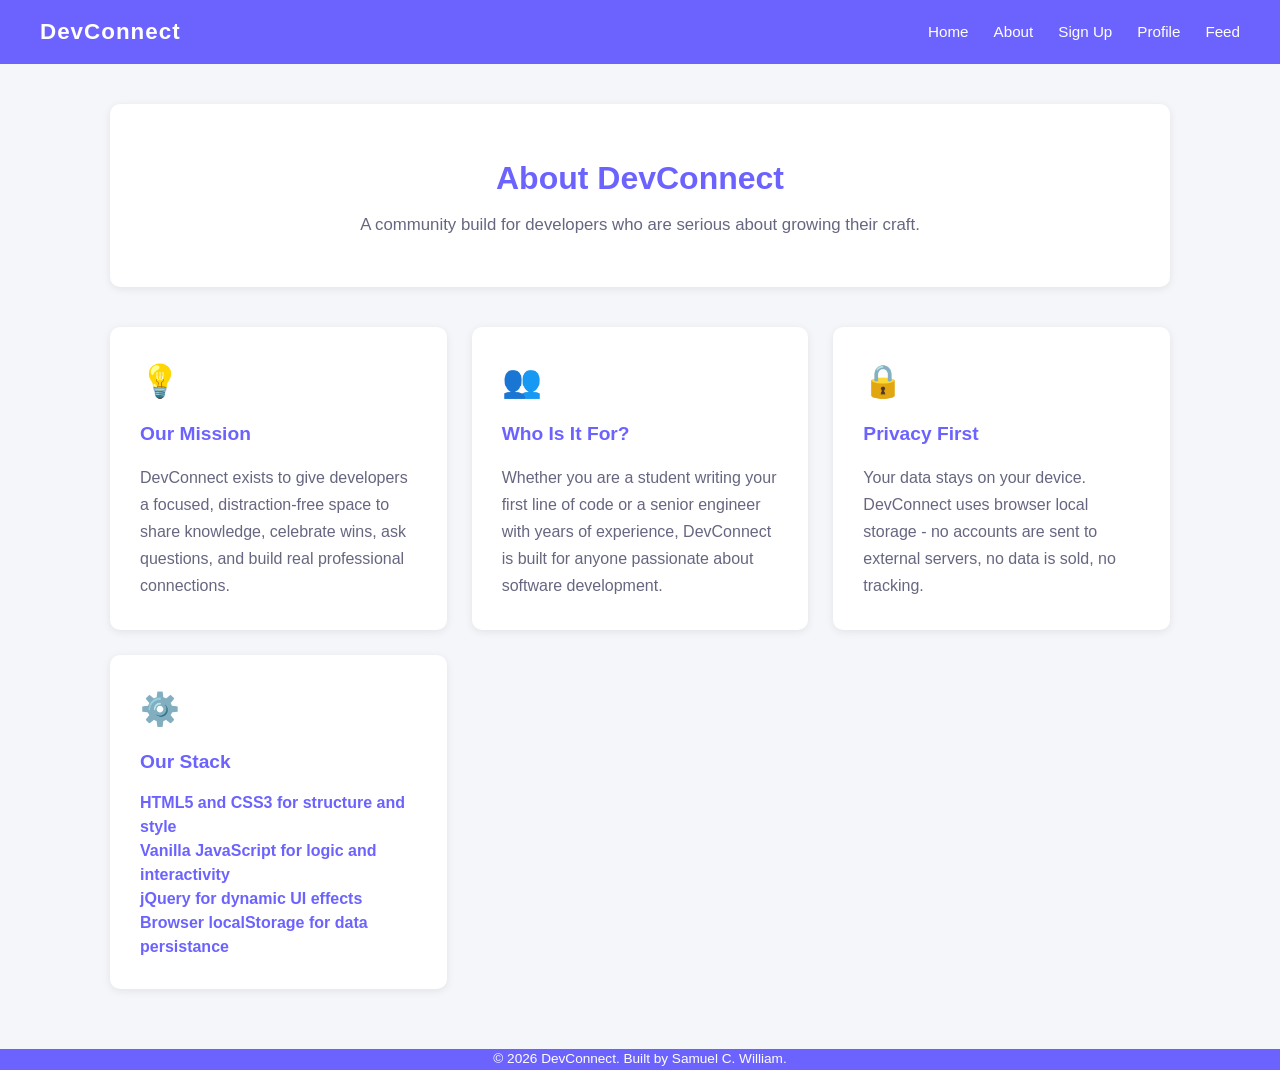
==== about.html @ 4f5e8266 "initial commit - DevConnect project" ====
<!DOCTYPE html>
<html lang="en">
<head>
    <meta charset="UTF-8">
    <meta name="viewport" content="width=device-width, initial-scale=1.0">
    <title>DevConnect - About</title>
    <link rel="stylesheet" href="css/styles.css">
</head>
<body>

    <nav class="navbar">
        <div class="nav-brand">DevConnect</div>
        <ul class="nav-links">
            <li><a href="index.html">Home</a></li>
            <li><a href="about.html">About</a></li>
            <li><a href="signup.html">Sign Up</a></li>
            <li><a href="profile.html">Profile</a></li>
            <li><a href="feed.html">Feed</a></li>
        </ul>
    </nav>

    <main class="container">
        <section class="page-header">
            <h1>About <span class="hero-accent">DevConnect</span></h1>
            <p>A community build for developers who are serious about growing their craft.</p>
        </section>

        <section class="about-grid">
            <div class="about-card">
                <div class="feature-icon">💡</div>
                <h2>Our Mission</h2>
                <p>DevConnect exists to give developers a focused, distraction-free space to share knowledge, celebrate wins, ask questions, and build real professional connections.</p>
            </div>

            <div class="about-card">
                <div class="feature-icon">👥</div>
                <h2>Who Is It For?</h2>
                <p>Whether you are a student writing your first line of code or a senior engineer with years of experience, DevConnect is built for anyone passionate about software development.</p>
            </div>

            <div class="about-card">
                <div class="feature-icon">🔒</div>
                <h2>Privacy First</h2>
                <p>Your data stays on your device. DevConnect uses browser local storage - no accounts are sent to external servers, no data is sold, no tracking.</p>
            </div>

            <div class="about-card">
                <div class="feature-icon">⚙️</div>
                <h2>Our Stack</h2>
                <ul class="values-list">
                    <li>HTML5 and CSS3 for structure and style</li>
                    <li>Vanilla JavaScript for logic and interactivity</li>
                    <li>jQuery for dynamic UI effects</li>
                    <li>Browser localStorage for data persistance</li>
                </ul>
            </div>
        </section>
    </main>

    <footer class="footer">
        <p>&copy; 2026 DevConnect. Built by Samuel C. William.</p>
    </footer>

<!-- jQuery CDN -->
    <script src="https://code.jquery.com/jquery-3.7.1.min.js"></script>
    <!-- Main JS -->
    <script src="js/main.js"></script>    
</body>
</html>
---- css/styles.css ----
/* ── Global Reset & Variables ────────────────────────────────────────────── */
* {
    margin: 0;
    padding: 0;
    box-sizing: border-box;
}

:root {
    --primary: #6C63FF;
    --primary-light: #8B85FF;
    --accent: #7C3AED;
    --bg: #F4F6F9;
    --card: #FFFFFF;
    --white: #FFFFFF;
    --text: #1A1A2E;
    --text-light: #666680;
    --border: #E0E0F0;
    --error: #CC0000;
    --Success: #007700;
}

body {
    font-family: 'Inter', 'Time New Roman', sans-serif;
    font-size: 12pt;
    line-height: 1.5;
    background-color: var(--bg);
    color: var(--text);
}

/* ── Navbar ─────────────────────────────────────────────────────────────── */
.navbar {
    background-color: var(--primary);
    padding: 15px 40px;
    display: flex;
    justify-content: space-between;
    align-items: center;
}

.nav-brand {
    color: var(--white);
    font-size: 1.4rem;
    font-weight: bold;
    letter-spacing: 1px;
}

.nav-links {
    list-style: none;
    display: flex;
    gap: 25px;
}

.nav-links a {
    color: var(--white);
    text-decoration: none;
    font-size: 0.95rem;
    transition: color 0.3s;
}

.nav-links a:visted {
    color: var(--white);
}

.nav-links a:hover {
    color: var(--accent);
}

/* ── Container ─────────────────────────────────────────────────────────────── */
.container {
    max-width: 1100px;
    margin: 40px auto;
    padding: 0 20px;
}

/* ── Footer ────────────────────────────────────────────────────────────────── */
.footer {
    background-color: var(--primary);
    color: var(--white);
    text-align: center;
    margin-top: 60px;
    font-size: 0.85rem;
}

/* ── Home Page ────────────────────────────────────────────────────────────────── */
.hero {
    text-align: center;
    padding: 80px 20px;
    background-color: var(--white);
    border-radius: 10px;
    margin-bottom: 40px;
    box-shadow: 0 2px 8px rgba(0, 0, 0, 0.88);
}

.hero p {
    font-size: 1.1rem;
    color: var(--text-light);
    margin-bottom: 30px;
}

.btn-primary {
    background-color: var(--primary);
    color: var(--white);
    padding: 12px 30px;
    border-radius: 5px;
    text-decoration: none;
    font-size: 1rem;
    transition: background-color 0.3s;
}

.btn-primary:hover {
    background-color: var(--primary-light);
}

.features {
    display: flex;
    gap: 20px;
    justify-content: center;
    flex-wrap: wrap;
}

.feature-card {
    background-color: var(--white);
    border-radius: 10px;
    padding: 30px;
    width: 300px;
    box-shadow: 0 2px 8px rgba(0,0,0,0.08);
    text-align: center;
}

.feature h3 {
    color: var(--primary);
    margin-bottom: 10px;
}

.feature-card p {
    color: var(--text-light);
}

/* ── About Page ────────────────────────────────────────────────────────────────── */
.page-header {
    text-align: center;
    padding: 50px 20px;
    background-color: var(--white);
    border-radius: 10px;
    margin-bottom: 40px;
    box-shadow: 0 2px 8px rgba(0,0,0,0.08);
}

.page-header h1 {
    font-size: 2rem;
    color: var(--primary);
    margin-bottom: 10px;
}
.page-header p {
    color: var(--text-light);
    font-size: 1.05rem;
}

.about-grid {
    display: grid;
    grid-template-columns: repeat(auto-fit, minmax(280px, 1fr));
    gap: 25px;
}

.about-card {
    background-color: var(--white);
    border-radius: 10px;
    padding: 30px;
    box-shadow: 0 2px 8px rgba(0,0,0,0.08);
}

.about-card h2 {
    color: var(--primary);
    margin-bottom: 15px;
    font-size: 1.2rem;
}

.about-card p {
    color: var(--text-light);
    line-height: 1.7;
}

.values-list {
    list-style: none;
    padding: 0;
}

.values-list li {
    content: "✓";
    color: var(--primary);
    font-weight: bold;
}

/* ── Profile Page ───────────────────────────────── */
.profile-layout {
    display: flex;
    gap: 30px;
    align-items: flex-start;
    flex-wrap: wrap;
}

.profile-card {
    background-color: var(--white);
    border-radius: 10px;
    padding: 35px;
    width: 280px;
    box-shadow: 0 2px 8px rgba(0,0,0,0.08);
    text-align: center;
    position: sticky;
    top: 20px;
}

.profile-avatar {
    width: 90px;
    height: 90px;
    background-color: var(--primary);
    color: var(--white);
    border-radius: 50%;
    display: flex;
    align-items: center;
    justify-content: center;
    font-size: 2.5rem;
    font-weight: bold;
    margin: 0 auto 15px;
}

.profile-card h2 {
    color: var(--primary);
    margin-bottom: 8px;
}

.profile-campus,
.profile-email {
    color: var(--text-light);
    font-size: 0.9rem;
    margin-bottom: 5px;
}

.profile-interests {
    display: flex;
    flex-wrap: wrap;
    gap: 8px;
    justify-content: center;
    margin-top: 15px;
}

.profile-details {
    flex: 1;
    min-width: 300px;
    display: flex;
    flex-direction: column;
    gap: 20px;
}

.detail-section {
    background-color: var(--white);
    border-radius: 10px;
    box-shadow: 0 2px 8px rgba(0,0,0,0.08);
    overflow: hidden;
}

.section-toggle {
    background-color: var(--primary);
    color: var(--white);
    padding: 15px 20px;
    cursor: pointer;
    display: flex;
    justify-content: space-between;
    align-items: center;
    font-size: 1rem;
}

.section-toggle:hover {
    background-color: var(--primary-light);
}

.section-content {
    padding: 20px;
}

.info-table {
    width: 100%;
    border-collapse: collapse;
}

.info-table tr {
    border-bottom: 1px solid var(--border);
}

.info-table td {
    padding: 10px;
    color: var(--text);
}

.info-table td:first-child {
    width: 40%;
    color: var(--text-light);
}

.profile-interests-large {
    display: flex;
    flex-wrap: wrap;
    gap: 10px;
}

/* ── Feed Page ──────────────────────────────────── */
.feed-layout {
    max-width: 700px;
    margin: 0 auto;
    display: flex;
    flex-direction: column;
    gap: 25px;
}

.create-post {
    background-color: var(--white);
    border-radius: 10px;
    padding: 25px;
    box-shadow: 0 2px 8px rgba(0,0,0,0.08);
}

.create-post h3 {
    color: var(--primary);
    margin-bottom: 15px;
}

.post-input-area {
    display: flex;
    flex-direction: column;
    margin-bottom: 15px;
}

.post-input-area textarea {
    padding: 12px;
    border: 1px solid var(--border);
    border-radius: 5px;
    font-family: 'Times New Roman', serif;
    font-size: 0.95rem;
    resize: vertical;
    transition: border-color 0.3s;
}

.post-input-area textarea:focus {
    outline: none;
    border-color: var(--primary);
}

/* ── Individual Post Card ───────────────────────── */
.post-card {
    background-color: var(--white);
    border-radius: 10px;
    padding: 25px;
    box-shadow: 0 2px 8px rgba(0,0,0,0.08);
    display: none;
}

.post-header {
    display: flex;
    justify-content: space-between;
    align-items: center;
    margin-bottom: 12px;
}

.post-author {
    display: flex;
    align-items: center;
    gap: 12px;
}

.post-avatar {
    width: 45px;
    height: 45px;
    background-color: var(--primary);
    color: var(--white);
    border-radius: 50%;
    display: flex;
    align-items: center;
    justify-content: center;
    font-weight: bold;
    font-size: 1.1rem;
}

.post-author-info h4 {
    color: var(--primary);
    margin-bottom: 2px;
}

.post-timestamp {
    color: var(--text-light);
    font-size: 0.8rem;
}

.post-content {
    color: var(--text);
    line-height: 1.7;
    margin-bottom: 15px;
    padding-bottom: 15px;
    border-bottom: 1px solid var(--border);
}

.post-actions {
    display: flex;
    gap: 15px;
    align-items: center;
}

.btn-like {
    background-color: transparent;
    border: 1px solid var(--primary);
    color: var(--primary);
    padding: 6px 16px;
    border-radius: 20px;
    cursor: pointer;
    font-size: 0.9rem;
    transition: all 0.3s;
}

.btn-like:hover {
    background-color: var(--primary);
    color: var(--white);
}

.btn-like.liked {
    background-color: var(--primary);
    color: var(--white);
}

.like-count {
    color: var(--text-light);
    font-size: 0.9rem;
}

.btn-delete {
    background-color: transparent;
    border: 1px solid var(--error);
    color: var(--error);
    padding: 6px 16px;
    border-radius: 20px;
    cursor: pointer;
    font-size: 0.9rem;
    margin-left: auto;
    transition: all 0.3s;
}

.btn-delete:hover {
    background-color: var(--error);
    color: var(--white);
}

/* ── Empty Feed Message ─────────────────────────── */
.empty-feed {
    text-align: center;
    padding: 50px;
    color: var(--text-light);
    background-color: var(--white);
    border-radius: 10px;
    box-shadow: 0 2px 8px rgba(0,0,0,0.08);
}

/* ── Responsive Design ──────────────────────────── */
@media (max-width: 768px) {

    /* Navbar stacks vertically on mobile */
    .navbar {
        flex-direction: column;
        gap: 15px;
        padding: 15px 20px;
        text-align: center;
    }

    .nav-links {
        flex-wrap: wrap;
        justify-content: center;
        gap: 12px;
    }

    /* Hero section smaller on mobile */
    .hero {
        padding: 40px 15px;
    }

    .hero h1 {
        font-size: 1.5rem;
    }

    /* Feature cards stack vertically */
    .features {
        flex-direction: column;
        align-items: center;
    }

    .feature-card {
        width: 100%;
    }

    /* Signup layout stacks vertically */
    .signup-layout {
        flex-direction: column;
    }

    .preview-container {
        width: 100%;
        position: static;
    }

    /* Profile layout stacks vertically */
    .profile-layout {
        flex-direction: column;
    }

    .profile-card {
        width: 100%;
        position: static;
    }

    /* Feed full width on mobile */
    .feed-layout {
        max-width: 100%;
    }

    /* About grid single column */
    .about-grid {
        grid-template-columns: 1fr;
    }

}

@media (max-width: 480px) {

    .container {
        padding: 0 12px;
    }

    .form-container,
    .create-post,
    .post-card {
        padding: 20px 15px;
    }

    .btn-primary {
        display: block;
        text-align: center;
    }

}

/* ── Hero Updates ─────────────────────────────────────────────── */
.hero-badge {
    display: inline-block;
    background-color: var(--border);
    color: var(--accent);
    padding: 6px 16px;
    border-radius: 20px;
    font-size: 0.85rem;
    margin-bottom: 20px;
    letter-spacing: 1px;
}

.hero-h1 {
    font-size: 2.8rem;
    color: var(--text);
    margin-bottom: 15px;
}

.hero-accent {
    color: var(--primary);
}

.hero-buttons {
    display: flex;
    gap: 15px;
    justify-content: center;
    flex-wrap: wrap;
    margin-top: 10px;
}

.btn-secondary {
    background-color: transparent;
    color: var(--primary);
    padding: 12px 30px;
    border-radius: 5px;
    text-decoration: none;
    font-size: 1rem;
    border: 1px solid var(--primary);
    transition: all 0.3s;
}

.btn-secondary:hover {
    background-color: var(--primary);
    color: var(--white);
}

/* ── Feature Icon ─────────────────────────────────────────────── */
.feature-icon {
    font-size: 2rem;
    margin-bottom: 15px;
}

/* ── GitHub Link ─────────────────────────────────────────────── */
.github-link {
    display: inline-block;
    color: var(--accent);
    text-decoration: none;
    font-size:0.85rem;
    margin-top: 8px;
    transition: opacity 0.3s;
}

.github-link:hover {
    opacity: 0.7;
}

/* ── Post Footer Bar ─────────────────────────────────────────────── */
.post-footer-bar {
    display: flex;
    justify-content: space-between;
    align-items: center;
    margin-top: 10px;
}

char-counter {
    color: var(--text-light);
    font-size: 0.85rem;
}
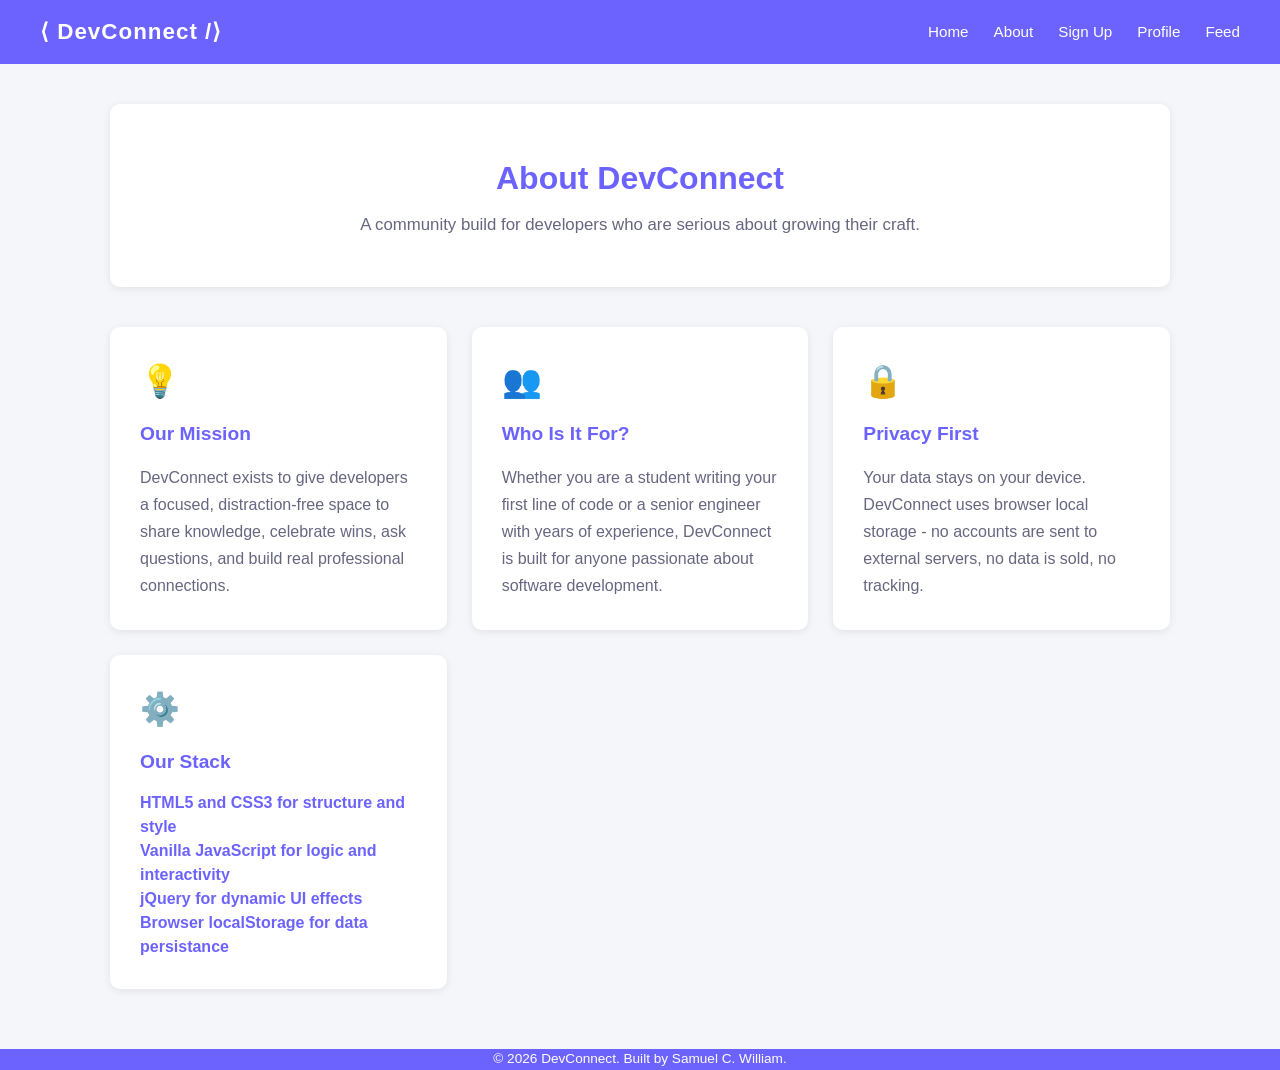
==== commit 721d6f3a: "Add animations, scroll reveal and hamburger menu" ====
--- a/about.html
+++ b/about.html
@@ -9,8 +9,9 @@
 <body>
 
     <nav class="navbar">
-        <div class="nav-brand">DevConnect</div>
-        <ul class="nav-links">
+        <div class="nav-brand">⟨ DevConnect /⟩</div>
+        <button class="hamburger" id="hamburger">☰</button>
+        <ul class="nav-links" id="navLinks">
             <li><a href="index.html">Home</a></li>
             <li><a href="about.html">About</a></li>
             <li><a href="signup.html">Sign Up</a></li>
--- a/css/styles.css
+++ b/css/styles.css
@@ -620,4 +620,51 @@
 char-counter {
     color: var(--text-light);
     font-size: 0.85rem;
+}
+
+/* ── Scroll Reveal Animation ────────────────────── */
+.reveal-hidden {
+    opacity: 0;
+    transform: translateY(30px);
+    transition: opacity 0.6s ease, transform 0.6s ease;
+}
+
+.reveal-visible {
+    opacity: 1;
+    transform: translateY(0);
+}
+
+/* ── Hamburger Menu ─────────────────────────────── */
+.hamburger {
+    display: none;
+    background: none;
+    border: none;
+    color: var(--white);
+    font-size: 1.5rem;
+    cursor: pointer;
+    padding: 5px 10px;
+}
+
+@media (max-width: 768px) {
+    .hamburger {
+        display: block;
+    }
+
+    .nav-links {
+        display: none;
+        flex-direction: column;
+        width: 100%;
+        text-align: center;
+        gap: 0;
+        margin-top: 10px;
+    }
+
+    .nav-links.nav-open {
+        display: flex;
+    }
+
+    .nav-links li {
+        padding: 10px 0;
+        border-top: 1px solid rgba(255,255,255,0.1);
+    }
 }
